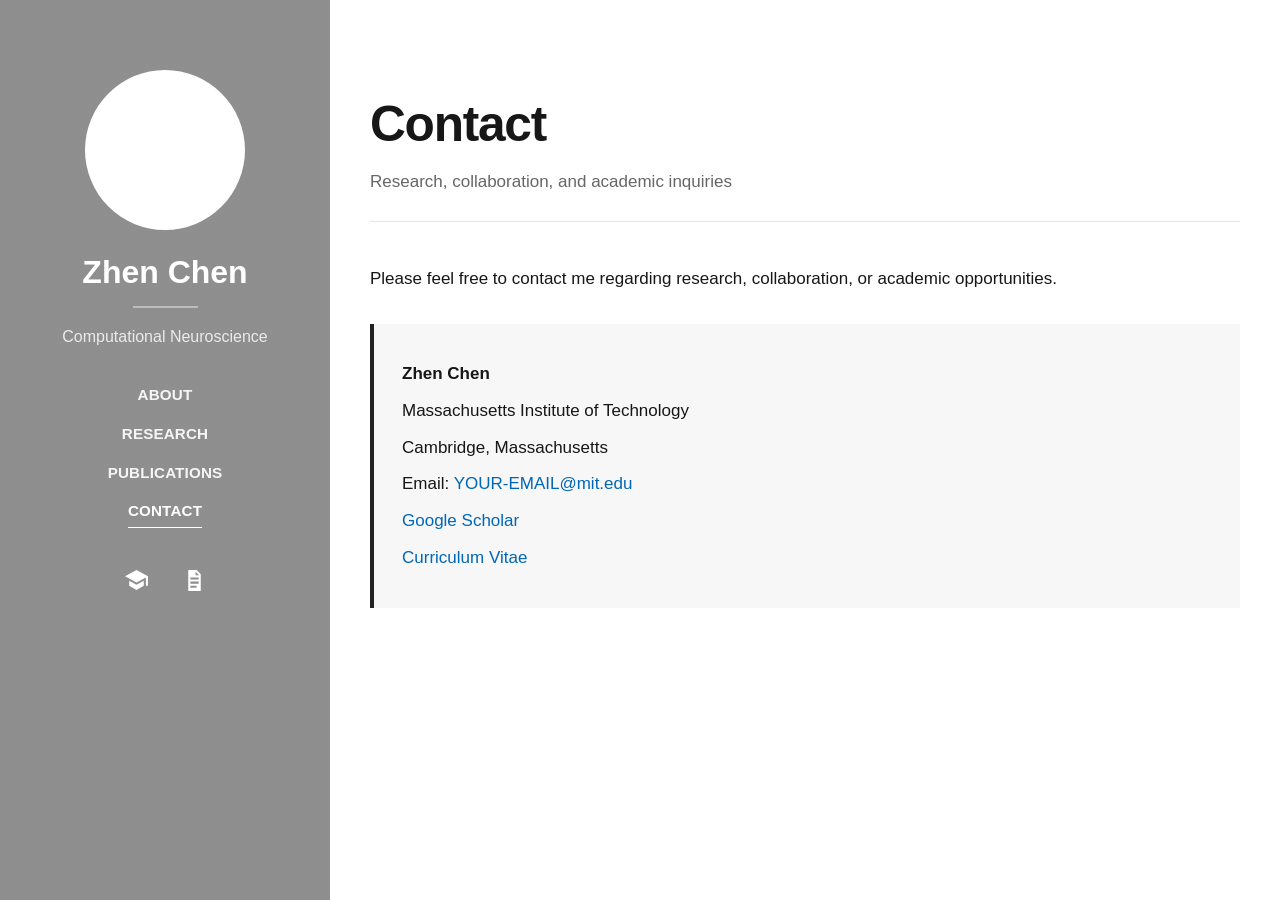
==== contact.html @ cdfb2e8c "Create contact.html" ====
<!DOCTYPE html>
<html lang="en">
<head>
  <meta charset="UTF-8">

  <meta
    name="viewport"
    content="width=device-width, initial-scale=1.0"
  >

  <meta
    name="description"
    content="Academic website of Zhen Chen"
  >

  <title>Zhen Chen | Contact</title>

  <link rel="stylesheet" href="style.css">
</head>

<body>
  <button
    class="menu-button"
    id="menuButton"
    type="button"
    aria-label="Open navigation menu"
  >
    ☰
  </button>

  <aside class="sidebar" id="sidebar">
    <div class="sidebar-inner">
      <img
        class="profile-photo"
        src="profile.jpg"
        alt="Portrait of Zhen Chen"
      >

      <h1 class="sidebar-name">Zhen Chen</h1>

      <div class="sidebar-rule"></div>

      <p class="sidebar-subtitle">
        Computational Neuroscience
      </p>

      <nav class="sidebar-nav" aria-label="Main navigation">
        <ul>
          <li><a href="index.html">About</a></li>
<li><a href="research.html">Research</a></li>
<li><a href="publications.html">Publications</a></li>

<li>
  <a class="active" href="contact.html">Contact</a>
</li>
        </ul>
      </nav>

      <div class="profile-links">
        <a
          class="icon-link"
          href="https://scholar.google.com/citations?user=5tLXAaEAAAAJ&hl=en"
          target="_blank"
          rel="noopener noreferrer"
          title="Google Scholar"
        >
          <span class="icon-label">Google Scholar</span>

          <svg viewBox="0 0 24 24" aria-hidden="true">
            <path
              d="M12 2 1 8l11 6 9-4.91V17h2V8L12 2zm0
              14L5 12.18V17l7 4 7-4v-4.82L12 16z"
            />
          </svg>
        </a>

        <a
          class="icon-link"
          href="Zhen-Chen-CV.pdf"
          target="_blank"
          rel="noopener noreferrer"
          title="Curriculum Vitae"
        >
          <span class="icon-label">Curriculum Vitae</span>

          <svg viewBox="0 0 24 24" aria-hidden="true">
            <path
              d="M6 2h8l4 4v16H6V2zm7 1.5V7h3.5L13
              3.5zM8 11h8V9H8v2zm0 4h8v-2H8v2zm0
              4h6v-2H8v2z"
            />
          </svg>
        </a>
      </div>
    </div>
  </aside>

  <div class="mobile-overlay" id="mobileOverlay"></div>

<main class="page-content">
  <div class="content-container">
    <header class="content-header">
      <h1>Contact</h1>

      <p>
        Research, collaboration, and academic inquiries
      </p>
    </header>

    <div class="content-body">
      <p>
        Please feel free to contact me regarding research,
        collaboration, or academic opportunities.
      </p>

      <div class="contact-details">
        <p><strong>Zhen Chen</strong></p>

        <p>
          Massachusetts Institute of Technology
        </p>

        <p>
          Cambridge, Massachusetts
        </p>

        <p>
          Email:
          <a href="mailto:YOUR-EMAIL@mit.edu">
            YOUR-EMAIL@mit.edu
          </a>
        </p>

        <p>
          <a
            href="https://scholar.google.com/citations?user=5tLXAaEAAAAJ&hl=en"
            target="_blank"
            rel="noopener noreferrer"
          >
            Google Scholar
          </a>
        </p>

        <p>
          <a
            href="Zhen-Chen-CV.pdf"
            target="_blank"
            rel="noopener noreferrer"
          >
            Curriculum Vitae
          </a>
        </p>
      </div>
    </div>
  </div>
</main>

  <script>
    const menuButton = document.getElementById("menuButton");
    const sidebar = document.getElementById("sidebar");
    const mobileOverlay = document.getElementById("mobileOverlay");

    function closeMenu() {
      sidebar.classList.remove("open");
      mobileOverlay.classList.remove("visible");
    }

    menuButton.addEventListener("click", function () {
      sidebar.classList.toggle("open");
      mobileOverlay.classList.toggle("visible");
    });

    mobileOverlay.addEventListener("click", closeMenu);
  </script>
</body>
</html>
---- style.css ----
/* =========================================
   COLORS AND GENERAL SETTINGS
   ========================================= */

:root {
  --sidebar-width: 330px;
  --text: #171717;
  --muted: #666666;
  --link: #0067b8;
  --line: #e5e5e5;
  --content-width: 900px;
  --sidebar-overlay: rgba(20, 20, 20, 0.48);
}

* {
  box-sizing: border-box;
}

html {
  min-height: 100%;
}

body {
  min-height: 100vh;
  margin: 0;
  background: #ffffff;
  color: var(--text);
  font-family:
    -apple-system, BlinkMacSystemFont, "Segoe UI",
    Arial, Helvetica, sans-serif;
  font-size: 17px;
  line-height: 1.75;
}

img {
  display: block;
  max-width: 100%;
}

a {
  color: var(--link);
  text-decoration: none;
}

a:hover {
  text-decoration: underline;
}

/* =========================================
   FIXED LEFT SIDEBAR
   ========================================= */

.sidebar {
  position: fixed;
  inset: 0 auto 0 0;
  z-index: 100;
  width: var(--sidebar-width);
  min-height: 100vh;
  overflow-y: auto;
  background:
    linear-gradient(var(--sidebar-overlay), var(--sidebar-overlay)),
    url("sidebar-bg.jpg") center / cover no-repeat;
  color: #ffffff;
  text-align: center;
}

.sidebar-inner {
  min-height: 100vh;
  display: flex;
  align-items: center;
  flex-direction: column;
  padding: 70px 35px 45px;
}

.profile-photo {
  width: 160px;
  height: 160px;
  margin-bottom: 23px;
  background: #ffffff;
  border: 7px solid rgba(255, 255, 255, 0.92);
  border-radius: 50%;
  object-fit: cover;
}

.sidebar-name {
  margin: 0;
  color: #ffffff;
  font-size: 2rem;
  font-weight: 600;
  line-height: 1.2;
}

.sidebar-rule {
  width: 65px;
  height: 2px;
  margin: 15px auto;
  background: rgba(255, 255, 255, 0.4);
}

.sidebar-subtitle {
  margin: 0 0 22px;
  color: rgba(255, 255, 255, 0.82);
  font-size: 1rem;
  font-weight: 400;
}

/* =========================================
   SIDEBAR NAVIGATION
   ========================================= */

.sidebar-nav ul {
  margin: 0;
  padding: 0;
  list-style: none;
}

.sidebar-nav li {
  margin: 6px 0;
}

.sidebar-nav a {
  position: relative;
  display: inline-block;
  padding: 3px 0;
  color: rgba(255, 255, 255, 0.92);
  font-size: 0.95rem;
  font-weight: 600;
  letter-spacing: 0.01em;
  text-decoration: none;
  text-transform: uppercase;
}

.sidebar-nav a::after {
  position: absolute;
  right: 50%;
  bottom: 0;
  left: 50%;
  height: 1px;
  background: #ffffff;
  content: "";
  transition: right 0.2s ease, left 0.2s ease;
}

.sidebar-nav a:hover::after,
.sidebar-nav a.active::after {
  right: 0;
  left: 0;
}

.sidebar-nav a.active {
  color: #ffffff;
}

/* =========================================
   PROFILE ICONS
   ========================================= */

.profile-links {
  display: flex;
  align-items: center;
  justify-content: center;
  gap: 24px;
  margin-top: 30px;
}

.icon-link {
  display: inline-grid;
  width: 34px;
  height: 34px;
  place-items: center;
  color: #ffffff;
  text-decoration: none;
}

.icon-link:hover {
  color: #ffffff;
  opacity: 0.75;
  text-decoration: none;
}

.icon-link svg {
  width: 25px;
  height: 25px;
  fill: currentColor;
}

.icon-label {
  position: absolute;
  width: 1px;
  height: 1px;
  overflow: hidden;
  clip: rect(0, 0, 0, 0);
}

/* =========================================
   RIGHT CONTENT
   ========================================= */

.page-content {
  min-height: 100vh;
  margin-left: var(--sidebar-width);
  background: #ffffff;
}

.content-container {
  width: min(
    calc(100% - 80px),
    var(--content-width)
  );
  margin: 0 auto;
  padding: 95px 0 80px;
}

.content-header {
  margin-bottom: 42px;
  padding-bottom: 25px;
  border-bottom: 1px solid var(--line);
}

.content-header h1 {
  margin: 0;
  font-size: clamp(2.2rem, 5vw, 3.1rem);
  font-weight: 650;
  line-height: 1.2;
  letter-spacing: -0.025em;
}

.content-header p {
  margin: 12px 0 0;
  color: var(--muted);
}

.content-body h2 {
  margin: 45px 0 15px;
  font-size: 1.55rem;
  line-height: 1.3;
}

.content-body h2:first-child {
  margin-top: 0;
}

.content-body p {
  margin: 0 0 20px;
}

.content-body ul {
  padding-left: 23px;
}

.content-body li {
  margin-bottom: 10px;
}

/* =========================================
   RESEARCH CARDS
   ========================================= */

.research-list {
  display: grid;
  gap: 32px;
}

.research-item {
  padding-bottom: 30px;
  border-bottom: 1px solid var(--line);
}

.research-item:last-child {
  border-bottom: 0;
}

.research-item h2 {
  margin: 0 0 10px;
}

.research-tags {
  display: flex;
  flex-wrap: wrap;
  gap: 8px;
  margin-top: 16px;
}

.tag {
  padding: 4px 10px;
  background: #f1f3f5;
  border-radius: 3px;
  color: #50555a;
  font-size: 0.82rem;
}

/* =========================================
   PUBLICATIONS
   ========================================= */

.publication-list {
  display: grid;
  gap: 28px;
  margin-top: 30px;
}

.publication {
  padding-bottom: 26px;
  border-bottom: 1px solid var(--line);
}

.publication:last-child {
  border-bottom: 0;
}

.publication-title {
  margin: 0 0 7px;
  font-size: 1.07rem;
  font-weight: 700;
  line-height: 1.5;
}

.publication-authors,
.publication-venue {
  margin: 3px 0;
}

.publication-venue {
  color: var(--muted);
  font-style: italic;
}

.publication-links {
  display: flex;
  flex-wrap: wrap;
  gap: 15px;
  margin-top: 9px;
}

.publication-links a {
  font-size: 0.9rem;
  font-weight: 600;
}

/* =========================================
   CONTACT
   ========================================= */

.contact-details {
  margin-top: 30px;
  padding: 28px;
  background: #f7f7f7;
  border-left: 4px solid #222222;
}

.contact-details p {
  margin: 7px 0;
}

/* =========================================
   MOBILE MENU BUTTON
   ========================================= */

.menu-button {
  display: none;
}

.mobile-overlay {
  display: none;
}

/* =========================================
   RESPONSIVE DESIGN
   ========================================= */

@media (max-width: 820px) {
  .sidebar {
    width: 290px;
    transform: translateX(-100%);
    transition: transform 0.25s ease;
  }

  .sidebar.open {
    transform: translateX(0);
  }

  .sidebar-inner {
    padding-top: 55px;
  }

  .page-content {
    margin-left: 0;
  }

  .menu-button {
    position: fixed;
    top: 18px;
    left: 18px;
    z-index: 300;
    width: 45px;
    height: 45px;
    display: grid;
    place-items: center;
    background: #ffffff;
    border: 1px solid #dddddd;
    border-radius: 50%;
    box-shadow: 0 5px 18px rgba(0, 0, 0, 0.13);
    color: #222222;
    cursor: pointer;
    font-size: 1.25rem;
  }

  .mobile-overlay {
    position: fixed;
    inset: 0;
    z-index: 90;
    display: none;
    background: rgba(0, 0, 0, 0.45);
  }

  .mobile-overlay.visible {
    display: block;
  }

  .content-container {
    width: min(calc(100% - 38px), var(--content-width));
    padding-top: 90px;
  }
}

@media (max-width: 480px) {
  body {
    font-size: 16px;
  }

  .sidebar {
    width: min(86vw, 300px);
  }

  .profile-photo {
    width: 135px;
    height: 135px;
  }

  .sidebar-name {
    font-size: 1.7rem;
  }

  .content-container {
    width: calc(100% - 30px);
  }
}
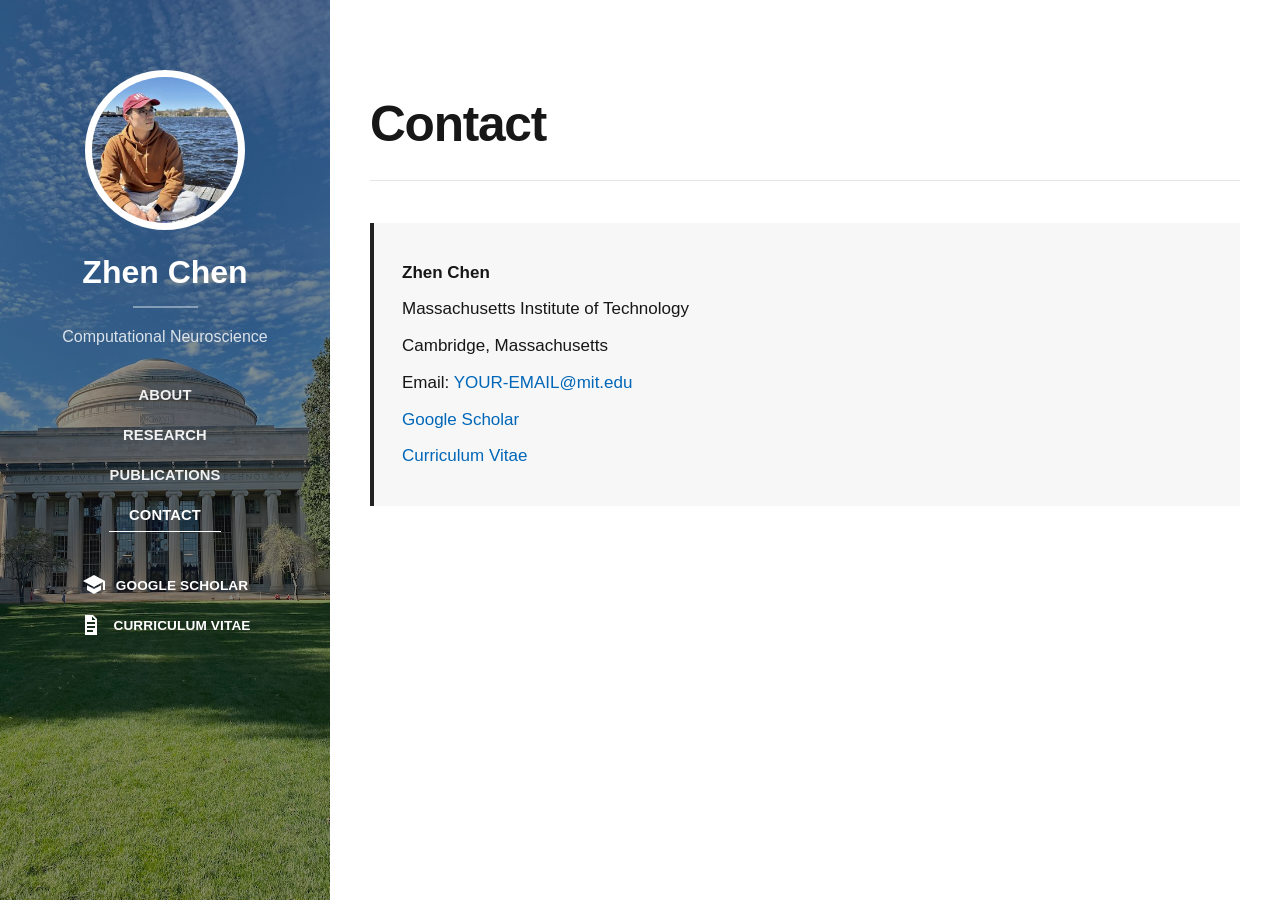
==== commit 458ec92e: "Update contact.html" ====
--- a/contact.html
+++ b/contact.html
@@ -56,42 +56,42 @@
         </ul>
       </nav>
 
-      <div class="profile-links">
-        <a
-          class="icon-link"
-          href="https://scholar.google.com/citations?user=5tLXAaEAAAAJ&hl=en"
-          target="_blank"
-          rel="noopener noreferrer"
-          title="Google Scholar"
-        >
-          <span class="icon-label">Google Scholar</span>
+<div class="profile-links">
+  <a
+    class="icon-link"
+    href="https://scholar.google.com/citations?user=5tLXAaEAAAAJ&hl=en"
+    target="_blank"
+    rel="noopener noreferrer"
+    title="Google Scholar"
+  >
+    <svg viewBox="0 0 24 24" aria-hidden="true">
+      <path
+        d="M12 2 1 8l11 6 9-4.91V17h2V8L12 2zm0
+        14L5 12.18V17l7 4 7-4v-4.82L12 16z"
+      />
+    </svg>
 
-          <svg viewBox="0 0 24 24" aria-hidden="true">
-            <path
-              d="M12 2 1 8l11 6 9-4.91V17h2V8L12 2zm0
-              14L5 12.18V17l7 4 7-4v-4.82L12 16z"
-            />
-          </svg>
-        </a>
+    <span class="icon-label">Google Scholar</span>
+  </a>
 
-        <a
-          class="icon-link"
-          href="Zhen-Chen-CV.pdf"
-          target="_blank"
-          rel="noopener noreferrer"
-          title="Curriculum Vitae"
-        >
-          <span class="icon-label">Curriculum Vitae</span>
+  <a
+    class="icon-link"
+    href="Zhen-Chen-CV.pdf"
+    target="_blank"
+    rel="noopener noreferrer"
+    title="Curriculum Vitae"
+  >
+    <svg viewBox="0 0 24 24" aria-hidden="true">
+      <path
+        d="M6 2h8l4 4v16H6V2zm7 1.5V7h3.5L13
+        3.5zM8 11h8V9H8v2zm0 4h8v-2H8v2zm0
+        4h6v-2H8v2z"
+      />
+    </svg>
 
-          <svg viewBox="0 0 24 24" aria-hidden="true">
-            <path
-              d="M6 2h8l4 4v16H6V2zm7 1.5V7h3.5L13
-              3.5zM8 11h8V9H8v2zm0 4h8v-2H8v2zm0
-              4h6v-2H8v2z"
-            />
-          </svg>
-        </a>
-      </div>
+    <span class="icon-label">Curriculum Vitae</span>
+  </a>
+</div>
     </div>
   </aside>
 
@@ -102,16 +102,11 @@
     <header class="content-header">
       <h1>Contact</h1>
 
-      <p>
-        Research, collaboration, and academic inquiries
-      </p>
+     
     </header>
 
     <div class="content-body">
-      <p>
-        Please feel free to contact me regarding research,
-        collaboration, or academic opportunities.
-      </p>
+     
 
       <div class="contact-details">
         <p><strong>Zhen Chen</strong></p>
--- a/style.css
+++ b/style.css
@@ -120,14 +120,15 @@
 
 .sidebar-nav a {
   position: relative;
-  display: inline-block;
-  padding: 3px 0;
+  display: block;
+  padding: 4px 0;
   color: rgba(255, 255, 255, 0.92);
-  font-size: 0.95rem;
+  font-size: 0.92rem;
   font-weight: 600;
   letter-spacing: 0.01em;
   text-decoration: none;
   text-transform: uppercase;
+  text-align: center;
 }
 
 .sidebar-nav a::after {
@@ -157,39 +158,46 @@
 
 .profile-links {
   display: flex;
+  flex-direction: column;
   align-items: center;
   justify-content: center;
-  gap: 24px;
-  margin-top: 30px;
+  gap: 16px;
+  margin-top: 35px;
+  width: 100%;
 }
 
 .icon-link {
-  display: inline-grid;
-  width: 34px;
-  height: 34px;
-  place-items: center;
+  display: flex;
+  align-items: center;
+  gap: 10px;
   color: #ffffff;
   text-decoration: none;
+  transition: opacity 0.2s ease;
 }
 
 .icon-link:hover {
   color: #ffffff;
-  opacity: 0.75;
+  opacity: 0.8;
   text-decoration: none;
 }
 
 .icon-link svg {
-  width: 25px;
-  height: 25px;
+  width: 24px;
+  height: 24px;
+  flex-shrink: 0;
   fill: currentColor;
 }
 
 .icon-label {
-  position: absolute;
-  width: 1px;
-  height: 1px;
-  overflow: hidden;
-  clip: rect(0, 0, 0, 0);
+  position: static;
+  width: auto;
+  height: auto;
+  overflow: visible;
+  clip: auto;
+  font-size: 0.85rem;
+  font-weight: 600;
+  letter-spacing: 0.01em;
+  text-transform: uppercase;
 }
 
 /* =========================================
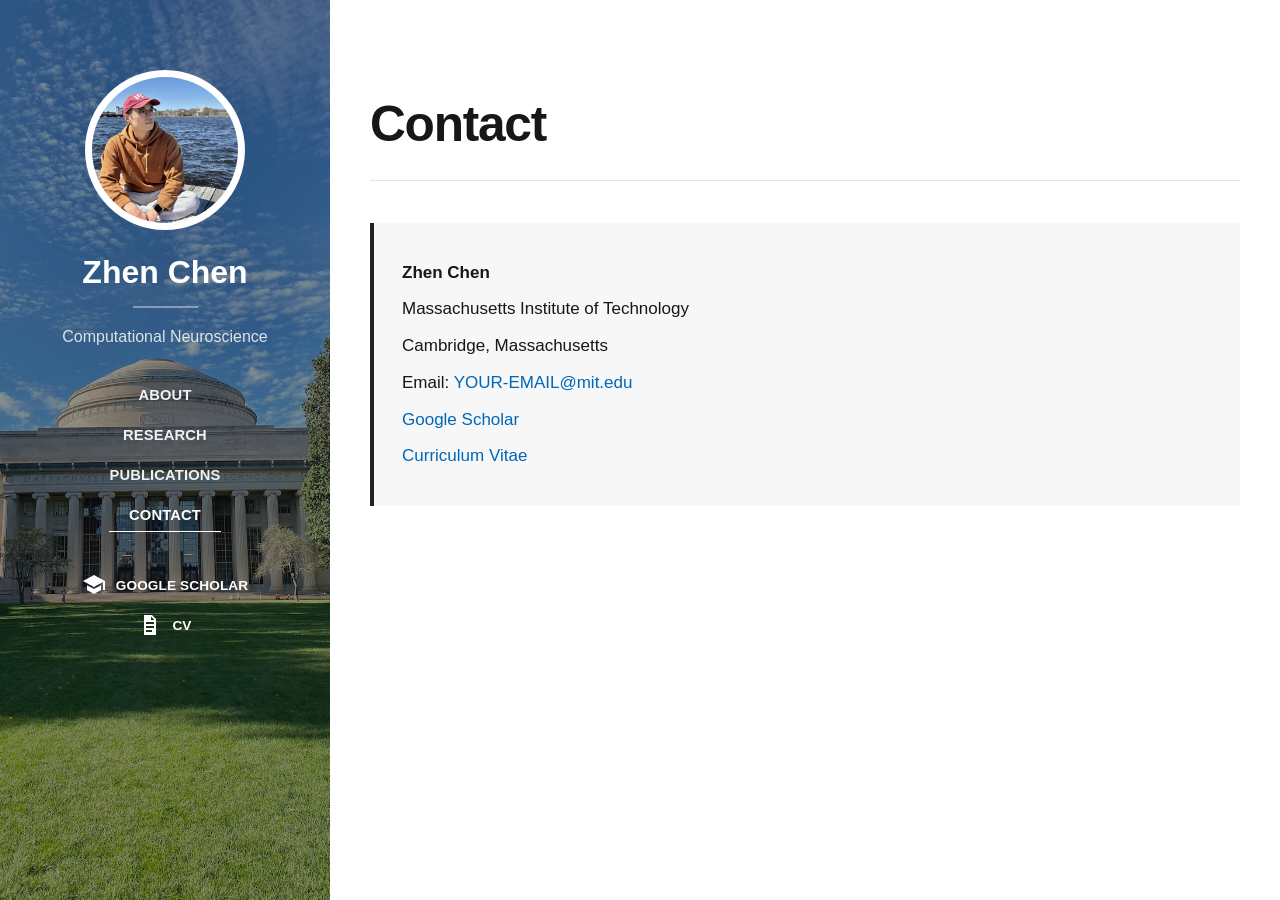
==== commit cc4317dd: "Update contact.html" ====
--- a/contact.html
+++ b/contact.html
@@ -79,7 +79,7 @@
     href="Zhen-Chen-CV.pdf"
     target="_blank"
     rel="noopener noreferrer"
-    title="Curriculum Vitae"
+    title="CV"
   >
     <svg viewBox="0 0 24 24" aria-hidden="true">
       <path
@@ -89,7 +89,7 @@
       />
     </svg>
 
-    <span class="icon-label">Curriculum Vitae</span>
+    <span class="icon-label">CV</span>
   </a>
 </div>
     </div>
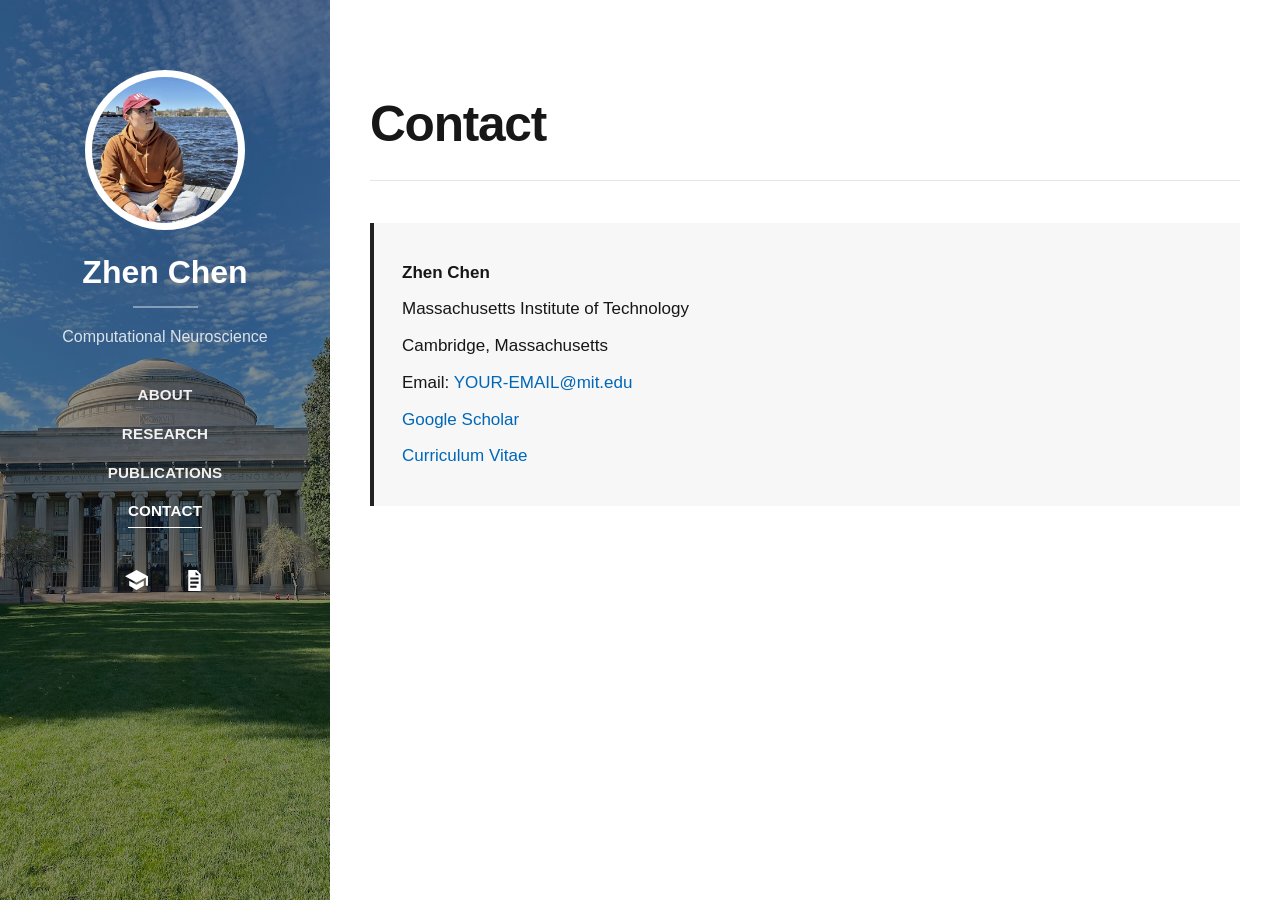
==== commit c5172d12: "Update contact.html" ====
--- a/contact.html
+++ b/contact.html
@@ -64,14 +64,14 @@
     rel="noopener noreferrer"
     title="Google Scholar"
   >
+    <span class="icon-label">Google Scholar</span>
+
     <svg viewBox="0 0 24 24" aria-hidden="true">
       <path
         d="M12 2 1 8l11 6 9-4.91V17h2V8L12 2zm0
         14L5 12.18V17l7 4 7-4v-4.82L12 16z"
       />
     </svg>
-
-    <span class="icon-label">Google Scholar</span>
   </a>
 
   <a
@@ -79,8 +79,10 @@
     href="Zhen-Chen-CV.pdf"
     target="_blank"
     rel="noopener noreferrer"
-    title="CV"
+    title="Curriculum Vitae"
   >
+    <span class="icon-label">Curriculum Vitae</span>
+
     <svg viewBox="0 0 24 24" aria-hidden="true">
       <path
         d="M6 2h8l4 4v16H6V2zm7 1.5V7h3.5L13
@@ -88,8 +90,6 @@
         4h6v-2H8v2z"
       />
     </svg>
-
-    <span class="icon-label">CV</span>
   </a>
 </div>
     </div>
--- a/style.css
+++ b/style.css
@@ -120,15 +120,14 @@
 
 .sidebar-nav a {
   position: relative;
-  display: block;
-  padding: 4px 0;
+  display: inline-block;
+  padding: 3px 0;
   color: rgba(255, 255, 255, 0.92);
-  font-size: 0.92rem;
+  font-size: 0.95rem;
   font-weight: 600;
   letter-spacing: 0.01em;
   text-decoration: none;
   text-transform: uppercase;
-  text-align: center;
 }
 
 .sidebar-nav a::after {
@@ -158,46 +157,39 @@
 
 .profile-links {
   display: flex;
-  flex-direction: column;
   align-items: center;
   justify-content: center;
-  gap: 16px;
-  margin-top: 35px;
-  width: 100%;
+  gap: 24px;
+  margin-top: 30px;
 }
 
 .icon-link {
-  display: flex;
-  align-items: center;
-  gap: 10px;
+  display: inline-grid;
+  width: 34px;
+  height: 34px;
+  place-items: center;
   color: #ffffff;
   text-decoration: none;
-  transition: opacity 0.2s ease;
 }
 
 .icon-link:hover {
   color: #ffffff;
-  opacity: 0.8;
+  opacity: 0.75;
   text-decoration: none;
 }
 
 .icon-link svg {
-  width: 24px;
-  height: 24px;
-  flex-shrink: 0;
+  width: 25px;
+  height: 25px;
   fill: currentColor;
 }
 
 .icon-label {
-  position: static;
-  width: auto;
-  height: auto;
-  overflow: visible;
-  clip: auto;
-  font-size: 0.85rem;
-  font-weight: 600;
-  letter-spacing: 0.01em;
-  text-transform: uppercase;
+  position: absolute;
+  width: 1px;
+  height: 1px;
+  overflow: hidden;
+  clip: rect(0, 0, 0, 0);
 }
 
 /* =========================================
